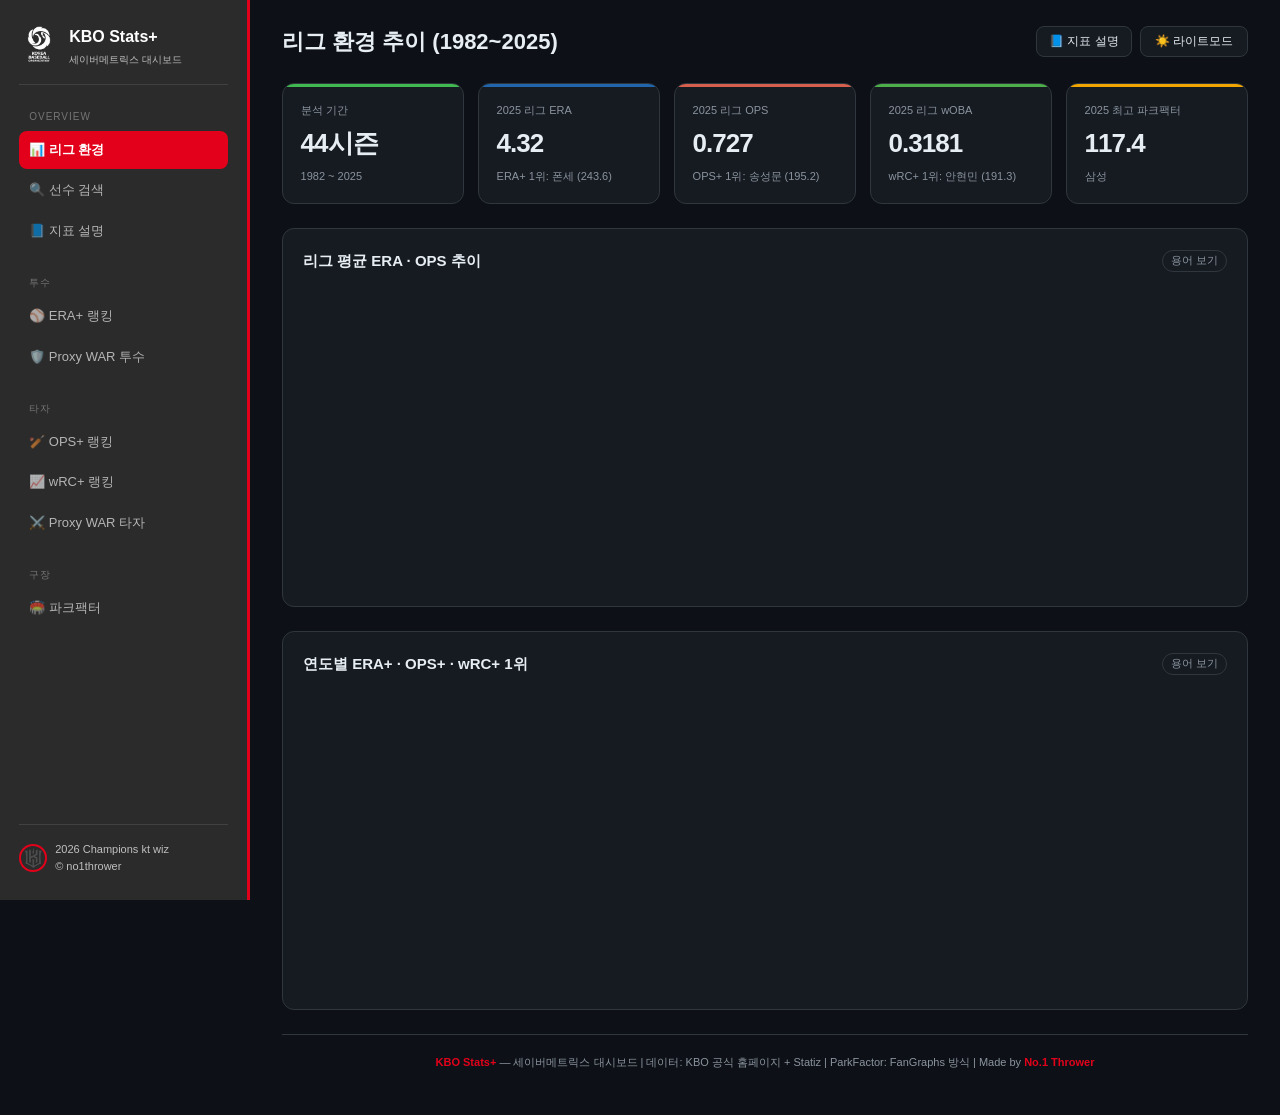
==== index.html @ 7713fe73 "1차 고고" ====
<!DOCTYPE html>
<html lang="ko" data-theme="dark">
<head>
  <meta charset="UTF-8">
  <meta name="viewport" content="width=device-width, initial-scale=1.0">
  <title>KBO Stats+ | 세이버메트릭스 대시보드</title>
  <link href="https://cdn.jsdelivr.net/npm/pretendard@latest/dist/web/static/pretendard.min.css" rel="stylesheet">
  <link href="css/style.css" rel="stylesheet">
</head>
<body>

<div class="app">

  <!-- Sidebar -->
  <aside class="sidebar">
    <div class="s-logo">
      <img src="image/kbo_logo.png" alt="KT">
      <div>
        <h1>KBO Stats+</h1>
        <span>세이버메트릭스 대시보드</span>
      </div>
    </div>

    <nav class="nav-sec">
      <div class="nav-title">Overview</div>
      <a class="nav-item active" data-page="dashboard">📊 리그 환경</a>
      <a class="nav-item" data-page="player">🔍 선수 검색</a>
      <a class="nav-item" data-page="glossary">📘 지표 설명</a>
    </nav>
    <nav class="nav-sec">
      <div class="nav-title">투수</div>
      <a class="nav-item" data-page="era">⚾ ERA+ 랭킹</a>
      <a class="nav-item" data-page="war-pit">🛡️ Proxy WAR 투수</a>
    </nav>
    <nav class="nav-sec">
      <div class="nav-title">타자</div>
      <a class="nav-item" data-page="ops">🏏 OPS+ 랭킹</a>
      <a class="nav-item" data-page="wrc">📈 wRC+ 랭킹</a>
      <a class="nav-item" data-page="war-bat">⚔️ Proxy WAR 타자</a>
    </nav>
    <nav class="nav-sec">
      <div class="nav-title">구장</div>
      <a class="nav-item" data-page="pf">🏟️ 파크팩터</a>
    </nav>

    <div class="s-footer">
      <img src="image/initialsymbol.png" alt="KT Wiz">
      <span>2026 Champions kt wiz<br>&copy; no1thrower</span>
    </div>
  </aside>

  <!-- Main -->
  <main class="main">
    <div class="page-hdr">
      <h2 id="pageTitle">리그 환경 추이 (1982~2025)</h2>
      <div class="hdr-actions">
        <button class="help-btn" type="button" onclick="App.navigateTo('glossary', '지표 설명 가이드')">📘 지표 설명</button>
        <button class="theme-btn" onclick="toggleTheme()">☀️ 라이트모드</button>
      </div>
    </div>

    <!-- Page: Dashboard -->
    <div id="pg-dashboard">
      <div class="cards" id="summaryCards"></div>
      <div class="section">
        <div class="sec-hdr">
          <h3>리그 평균 ERA · OPS 추이</h3>
          <button class="mini-help js-glossary-link" type="button" data-glossary-target="section-league-constants">용어 보기</button>
        </div>
        <div class="chart-box"><canvas id="envChart"></canvas></div>
      </div>
      <div class="section">
        <div class="sec-hdr">
          <h3>연도별 ERA+ · OPS+ · wRC+ 1위</h3>
          <button class="mini-help js-glossary-link" type="button" data-glossary-target="section-normalized">용어 보기</button>
        </div>
        <div class="chart-box"><canvas id="topChart"></canvas></div>
      </div>
    </div>

    <!-- Page: ERA+ -->
    <div id="pg-era" style="display:none;">
      <div class="section" style="position:relative;">
        <div class="sec-hdr">
          <h3>⚾ ERA+ 랭킹</h3>
          <div class="sec-hdr-actions">
            <button class="mini-help js-glossary-link" type="button" data-glossary-target="glossary-eraplus">ERA+ 설명</button>
            <img src="image/ddory_pitching.png" class="mascot" alt="">
          </div>
        </div>
        <div class="filters">
          <label>연도</label><select id="eraYear"></select>
          <label>팀</label><select id="eraTeam"><option value="all">전체</option></select>
        </div>
        <div class="tbl-wrap">
          <table>
            <thead><tr>
              <th>#</th><th>선수명</th><th>팀</th><th>ERA</th>
              <th class="th-help" data-tip="투수가 던진 이닝 수(분수 이닝 포함)" data-link="glossary-ip">IP</th>
              <th class="th-help" data-tip="승리-패전 기록. 팀 득점 지원 영향이 큼" data-link="glossary-w-l">W-L</th>
              <th class="th-help" data-tip="해당 시즌 리그 평균 자책점" data-link="glossary-lgera">리그ERA</th>
              <th class="th-help" data-tip="파크팩터(100 기준). 구장 득점 환경 보정값" data-link="glossary-pf">PF</th>
              <th class="th-help" data-tip="리그/구장 보정 ERA 지표. 100이 평균, 높을수록 우수" data-link="glossary-eraplus">ERA+</th>
            </tr></thead>
            <tbody id="eraTbody"></tbody>
          </table>
        </div>
        <img src="image/mascot_pitcher.png" class="mascot-bg" alt="">
      </div>
    </div>

    <!-- Page: OPS+ -->
    <div id="pg-ops" style="display:none;">
      <div class="section" style="position:relative;">
        <div class="sec-hdr">
          <h3>🏏 OPS+ 랭킹</h3>
          <div class="sec-hdr-actions">
            <button class="mini-help js-glossary-link" type="button" data-glossary-target="glossary-opsplus">OPS+ 설명</button>
            <img src="image/vic_batting.png" class="mascot" alt="">
          </div>
        </div>
        <div class="filters">
          <label>연도</label><select id="opsYear"></select>
          <label>팀</label><select id="opsTeam"><option value="all">전체</option></select>
        </div>
        <div class="tbl-wrap">
          <table>
            <thead><tr>
              <th>#</th><th>선수명</th><th>팀</th><th>AVG</th><th>OBP</th>
              <th>SLG</th>
              <th class="th-help" data-tip="출루율+장타율. 타자 공격력의 간편 종합 지표" data-link="glossary-ops">OPS</th>
              <th>HR</th><th>RBI</th>
              <th class="th-help" data-tip="파크팩터(100 기준). 타자친화/투수친화 구장 보정" data-link="glossary-pf">PF</th>
              <th class="th-help" data-tip="리그/구장 보정 OPS 지표. 100이 평균" data-link="glossary-opsplus">OPS+</th>
            </tr></thead>
            <tbody id="opsTbody"></tbody>
          </table>
        </div>
        <img src="image/vic_batting.png" class="mascot-bg" alt="">
      </div>
    </div>

    <!-- Page: wRC+ -->
    <!-- Page: Player search -->
    <div id="pg-player" style="display:none;">
      <div class="section">
        <div class="sec-hdr"><h3>🔍 선수 검색</h3></div>
        <p class="player-hint">연도별 랭킹(상위 20명)에 포함된 시즌만 표시됩니다. 동명이인은 이름으로 구분하지 않습니다.</p>
        <div class="player-search-row">
          <input type="search" id="playerSearchInput" class="player-search-input" placeholder="선수 이름 입력" autocomplete="off" spellcheck="false">
        </div>
        <ul id="playerSearchResults" class="player-search-results"></ul>
        <div id="playerDetail" style="display:none;">
          <h4 id="playerDetailTitle" class="player-detail-title"></h4>
          <div class="chart-box chart-box--player"><canvas id="playerCareerChart"></canvas></div>
          <div class="tbl-wrap">
            <table>
              <thead><tr>
                <th>연도</th><th>팀</th><th>ERA+</th><th>OPS+</th><th>wRC+</th>
              </tr></thead>
              <tbody id="playerCareerTbody"></tbody>
            </table>
          </div>
        </div>
      </div>
    </div>

    <div id="pg-wrc" style="display:none;">
      <div class="section">
        <div class="sec-hdr">
          <h3>📈 wRC+ 랭킹</h3>
          <button class="mini-help js-glossary-link" type="button" data-glossary-target="glossary-wrcplus">wRC+ 설명</button>
        </div>
        <div class="filters">
          <label>연도</label><select id="wrcYear"></select>
          <label>팀</label><select id="wrcTeam"><option value="all">전체</option></select>
        </div>
        <div class="tbl-wrap">
          <table>
            <thead><tr>
              <th>#</th><th>선수명</th><th>팀</th><th>AVG</th><th>OBP</th>
              <th>SLG</th><th>OPS</th><th>PA</th><th>HR</th><th>RBI</th>
              <th class="th-help" data-tip="타격 이벤트별 득점 가중치를 반영한 출루 지표" data-link="glossary-woba">wOBA</th>
              <th class="th-help" data-tip="리그 평균 대비 타격 기여 런(점수) 규모" data-link="glossary-wraa">wRAA</th>
              <th class="th-help" data-tip="구장 득점 환경 보정값(100 기준)" data-link="glossary-pf">PF</th>
              <th class="th-help" data-tip="현대 표준 타격 종합 지표. 100이 리그 평균" data-link="glossary-wrcplus">wRC+</th>
            </tr></thead>
            <tbody id="wrcTbody"></tbody>
          </table>
        </div>
      </div>
    </div>

    <div id="pg-war-bat" style="display:none;">
      <div class="section">
        <div class="sec-hdr">
          <h3>⚔️ Proxy WAR 타자</h3>
          <button class="mini-help js-glossary-link" type="button" data-glossary-target="section-war">Proxy WAR 설명</button>
        </div>
        <p class="player-hint">Proxy WAR (수비 제외) · UZR/UBR 미포함 근사 WAR</p>
        <div class="filters">
          <label>연도</label><select id="warBatYear"></select>
          <label>팀</label><select id="warBatTeam"><option value="all">전체</option></select>
        </div>
        <div class="tbl-wrap">
          <table>
            <thead><tr>
              <th>#</th><th>선수명</th><th>팀</th>
              <th class="th-help" data-tip="수비 제외 근사 WAR. 대체선수 대비 승리 기여" data-link="glossary-proxywar">Proxy WAR</th>
              <th class="th-help" data-tip="가중 출루율. 타격 질을 반영한 핵심 지표" data-link="glossary-woba">wOBA</th>
              <th class="th-help" data-tip="리그 평균 대비 타격 기여 런(파크 보정 포함)" data-link="glossary-battingruns">Batting Runs</th>
              <th class="th-help" data-tip="도루 성공/실패를 반영한 주루 기여 런" data-link="glossary-wsb">wSB</th>
              <th class="th-help" data-tip="포지션 난이도 차이를 반영한 보정값" data-link="glossary-posadj">Pos Adj</th>
              <th>OPS</th>
            </tr></thead>
            <tbody id="warBatTbody"></tbody>
          </table>
        </div>
      </div>
    </div>

    <div id="pg-war-pit" style="display:none;">
      <div class="section">
        <div class="sec-hdr">
          <h3>🛡️ Proxy WAR 투수</h3>
          <button class="mini-help js-glossary-link" type="button" data-glossary-target="section-war">Proxy WAR 설명</button>
        </div>
        <p class="player-hint">Proxy WAR (수비 제외) · UZR/UBR 미포함 근사 WAR</p>
        <div class="filters">
          <label>연도</label><select id="warPitYear"></select>
          <label>팀</label><select id="warPitTeam"><option value="all">전체</option></select>
        </div>
        <div class="tbl-wrap">
          <table>
            <thead><tr>
              <th>#</th><th>선수명</th><th>팀</th><th>보직</th>
              <th class="th-help" data-tip="RA9 기반 수비 제외 근사 WAR" data-link="glossary-proxywar">Proxy WAR</th>
              <th>ERA</th>
              <th class="th-help" data-tip="9이닝당 실점(비자책 포함). 낮을수록 우수" data-link="glossary-ra9">RA9</th>
              <th class="th-help" data-tip="투구 이닝 수. 분수 이닝 포함" data-link="glossary-ip">IP</th>
              <th class="th-help" data-tip="승리-패전 기록" data-link="glossary-w-l">W-L</th>
            </tr></thead>
            <tbody id="warPitTbody"></tbody>
          </table>
        </div>
      </div>
    </div>

    <!-- Page: Park Factor -->
    <div id="pg-pf" style="display:none;">
      <div class="section">
        <div class="sec-hdr">
          <h3>🏟️ 파크팩터</h3>
          <button class="mini-help js-glossary-link" type="button" data-glossary-target="glossary-pf">PF 설명</button>
        </div>
        <div class="filters">
          <label>연도</label><select id="pfYear"></select>
        </div>
        <div id="pfBars"></div>
      </div>
    </div>

    <div id="pg-glossary" style="display:none;">
      <div class="section">
        <div class="sec-hdr">
          <h3>📘 KBO 지표 설명 가이드</h3>
        </div>
        <p class="player-hint">처음 보는 분도 쉽게 이해할 수 있도록 지표를 분류별로 정리했습니다.</p>
        <div class="glossary-filters">
          <div>
            <label for="categoryFilter">분류 선택</label>
            <select id="categoryFilter">
              <option value="all">전체 보기</option>
              <option value="section-batting">타자 기본 지표</option>
              <option value="section-pitching">투수 기본 지표</option>
              <option value="section-fielding">수비/주루</option>
              <option value="section-sabermetrics">세이버메트릭스 보정</option>
              <option value="section-normalized">정규화 지표(ERA+/OPS+/wRC+)</option>
              <option value="section-war">종합 가치(Proxy WAR)</option>
              <option value="section-parkfactor">구장 효과(파크팩터)</option>
              <option value="section-league-constants">리그 환경 상수</option>
              <option value="section-grades">등급 체계</option>
            </select>
          </div>
          <div>
            <label for="keywordFilter">키워드 검색</label>
            <input id="keywordFilter" type="search" placeholder="예: ERA+, wOBA, 파크팩터">
          </div>
          <button id="resetFilterBtn" class="glossary-reset" type="button">초기화</button>
        </div>
        <div id="filterStatus" class="glossary-status">용어 데이터를 불러오는 중입니다.</div>
      </div>
      <div id="glossaryMount"></div>
    </div>

    <!-- Footer -->
    <footer class="footer">
      <span class="kt">KBO Stats+</span> — 세이버메트릭스 대시보드 |
      데이터: KBO 공식 홈페이지 + Statiz | ParkFactor: FanGraphs 방식 |
      Made by <span class="kt">No.1 Thrower</span>
    </footer>
  </main>

</div>

<!-- Scripts -->
<script src="https://cdnjs.cloudflare.com/ajax/libs/Chart.js/4.4.1/chart.umd.js"></script>
<script src="js/data.js"></script>
<script src="js/tables.js"></script>
<script src="js/charts.js"></script>
<script src="js/app.js"></script>

</body>
</html>
---- css/style.css ----
/* ============================================================
   KBO Stats+ — Color System & Layout
   Perplexity 팔레트 + KT 위즈 브랜딩
   ============================================================ */

/* --- Theme Variables --- */
:root {
  --bg: #F4F6F9;
  --card: #FFFFFF;
  --border: #DDE1E7;
  --text: #1A1D23;
  --text-sub: #5A6275;
  --primary: #1565C0;
  --secondary: #37474F;
  --accent: #D6604D;
  --success: #1A6B3C;
  --warning: #F57F17;

  --kt-red: #E2001A;
  --kt-black: #2B2B2B;
  --kt-silver: #C0C0C0;

  --chart-era: #2166AC;
  --chart-ops: #D6604D;
  --chart-era-bar: #4393C3;
  --chart-ops-bar: #F4A582;
  --chart-wrc: #4DAF4A;
  --chart-fa: #984EA3;

  --grade-elite: #7B2D8B;
  --grade-great: #1A6B3C;
  --grade-above: #1565C0;
  --grade-avg: #5A6275;
  --grade-below: #C62828;
  --grade-opacity: 0.12;

  --pf-hs: #B2182B;
  --pf-hm: #EF8A62;
  --pf-n: #F7F7F7;
  --pf-pm: #67A9CF;
  --pf-ps: #2166AC;

  --radius: 12px;
  --radius-sm: 8px;
}

[data-theme="dark"] {
  --bg: #0D1117;
  --card: #161B22;
  --border: #30363D;
  --text: #E6EDF3;
  --text-sub: #8B949E;
  --primary: #58A6FF;
  --accent: #FF7B6B;
  --success: #3FB950;
  --warning: #F0A500;
  --pf-n: #2D333B;
  --grade-opacity: 0.25;
}

/* --- Reset & Base --- */
* { margin: 0; padding: 0; box-sizing: border-box; }

body {
  font-family: 'Pretendard', -apple-system, sans-serif;
  background: var(--bg);
  color: var(--text);
  line-height: 1.6;
  min-height: 100vh;
}

/* --- App Layout --- */
.app {
  display: grid;
  grid-template-columns: 250px 1fr;
  min-height: 100vh;
}

/* --- Sidebar --- */
.sidebar {
  background: var(--kt-black);
  color: #fff;
  padding: 1.5rem 1.2rem;
  display: flex;
  flex-direction: column;
  gap: 1rem;
  border-right: 3px solid var(--kt-red);
  position: sticky;
  top: 0;
  height: 100vh;
  overflow-y: auto;
}

.s-logo {
  display: flex;
  align-items: center;
  gap: 10px;
  padding-bottom: 1rem;
  border-bottom: 1px solid rgba(255,255,255,.1);
}

.s-logo img { width: 40px; height: 40px; object-fit: contain; }
.s-logo h1 { font-size: 16px; font-weight: 700; }
.s-logo span { font-size: 10px; color: var(--kt-silver); display: block; margin-top: 2px; }

.nav-sec { display: flex; flex-direction: column; gap: 2px; }
.nav-title {
  font-size: 10px;
  text-transform: uppercase;
  color: rgba(255,255,255,.35);
  letter-spacing: 1px;
  margin: 8px 0 4px 10px;
}

.nav-item {
  display: flex;
  align-items: center;
  gap: 8px;
  padding: 9px 10px;
  border-radius: var(--radius-sm);
  cursor: pointer;
  font-size: 13px;
  color: rgba(255,255,255,.65);
  text-decoration: none;
  transition: all .15s;
}

.nav-item:hover { background: rgba(255,255,255,.08); color: #fff; }
.nav-item.active { background: var(--kt-red); color: #fff; font-weight: 600; }

.s-footer {
  margin-top: auto;
  padding-top: 1rem;
  border-top: 1px solid rgba(255,255,255,.1);
  display: flex;
  align-items: center;
  gap: 8px;
}

.s-footer img { width: 28px; height: 28px; border-radius: 50%; border: 2px solid var(--kt-red); }
.s-footer span { font-size: 11px; color: var(--kt-silver); }

/* --- Main Content --- */
.main { padding: 1.5rem 2rem; overflow-y: auto; }

.page-hdr {
  display: flex;
  align-items: center;
  justify-content: space-between;
  margin-bottom: 1.5rem;
}

.hdr-actions {
  display: flex;
  align-items: center;
  gap: 8px;
}

.page-hdr h2 { font-size: 22px; font-weight: 700; }

.help-btn {
  display: inline-flex;
  align-items: center;
  gap: 4px;
  background: var(--card);
  border: 1px solid var(--border);
  border-radius: var(--radius-sm);
  padding: 6px 12px;
  font-size: 12px;
  color: var(--text);
  text-decoration: none;
  font-family: inherit;
  cursor: pointer;
}

.help-btn:hover {
  border-color: var(--primary);
  color: var(--primary);
}

.theme-btn {
  background: var(--card);
  border: 1px solid var(--border);
  border-radius: var(--radius-sm);
  padding: 6px 14px;
  cursor: pointer;
  color: var(--text);
  font-size: 12px;
  font-family: inherit;
  transition: all .15s;
}

.theme-btn:hover { border-color: var(--primary); }

/* --- Summary Cards --- */
.cards {
  display: grid;
  grid-template-columns: repeat(auto-fit, minmax(150px, 1fr));
  gap: 14px;
  margin-bottom: 1.5rem;
}

.card {
  background: var(--card);
  border: 1px solid var(--border);
  border-radius: var(--radius);
  padding: 1.1rem;
  position: relative;
  overflow: hidden;
}

.card::before {
  content: '';
  position: absolute;
  top: 0; left: 0; right: 0;
  height: 3px;
}

.card.c1::before { background: var(--chart-era); }
.card.c2::before { background: var(--chart-ops); }
.card.c3::before { background: var(--warning); }
.card.c4::before { background: var(--success); }
.card.c5::before { background: var(--chart-wrc); }

.card .lb { font-size: 11px; color: var(--text-sub); margin-bottom: 4px; }
.card .val { font-size: 26px; font-weight: 700; letter-spacing: -1px; }
.card .sub { font-size: 11px; color: var(--text-sub); margin-top: 3px; }

/* --- Sections --- */
.section {
  background: var(--card);
  border: 1px solid var(--border);
  border-radius: var(--radius);
  padding: 1.25rem;
  margin-bottom: 1.5rem;
  position: relative;
}

.sec-hdr {
  display: flex;
  align-items: center;
  justify-content: space-between;
  margin-bottom: .8rem;
}

.sec-hdr h3 { font-size: 15px; font-weight: 600; }
.sec-hdr .mascot { width: 44px; height: 44px; object-fit: contain; }
.sec-hdr-actions {
  display: inline-flex;
  align-items: center;
  gap: 10px;
}

.mini-help {
  display: inline-flex;
  align-items: center;
  padding: 2px 8px;
  border-radius: 999px;
  border: 1px solid var(--border);
  color: var(--text-sub);
  text-decoration: none;
  font-size: 11px;
  line-height: 1.4;
  background: transparent;
  font-family: inherit;
  cursor: pointer;
}

.mini-help:hover {
  color: var(--primary);
  border-color: var(--primary);
}

/* --- Filters --- */
.filters {
  display: flex;
  align-items: center;
  gap: 10px;
  margin-bottom: 1rem;
  flex-wrap: wrap;
}

.filters label { font-size: 12px; color: var(--text-sub); }

.filters select {
  padding: 6px 10px;
  border: 1px solid var(--border);
  border-radius: var(--radius-sm);
  background: var(--card);
  color: var(--text);
  font-size: 12px;
  font-family: inherit;
}

/* --- Tables --- */
.tbl-wrap { overflow-x: auto; max-height: 600px; overflow-y: auto; }

table { width: 100%; border-collapse: collapse; font-size: 12px; }

th {
  background: var(--secondary);
  color: #fff;
  padding: 8px 10px;
  text-align: center;
  font-weight: 600;
  font-size: 11px;
  position: sticky;
  top: 0;
  z-index: 1;
}

th.th-help {
  position: sticky;
  cursor: help;
  text-decoration: underline dotted rgba(255,255,255,.5);
  text-underline-offset: 3px;
}

th.th-help:focus-visible {
  outline: 2px solid var(--primary);
  outline-offset: -2px;
}

th.th-help::after {
  content: attr(data-tip);
  position: absolute;
  left: 50%;
  top: calc(100% + 6px);
  transform: translateX(-50%);
  min-width: 160px;
  max-width: 280px;
  padding: 7px 9px;
  border-radius: 8px;
  background: rgba(17, 24, 39, 0.96);
  color: #fff;
  font-size: 11px;
  line-height: 1.4;
  text-transform: none;
  letter-spacing: 0;
  white-space: normal;
  pointer-events: none;
  opacity: 0;
  transition: opacity .12s ease;
  z-index: 3;
}

th.th-help:hover::after {
  opacity: 1;
}

td {
  padding: 6px 10px;
  text-align: center;
  border-bottom: 1px solid var(--border);
}

tbody tr:hover { background: rgba(21,101,192,.04); }
[data-theme="dark"] tbody tr:hover { background: rgba(88,166,255,.06); }

/* --- Grade Badges --- */
.badge {
  display: inline-block;
  padding: 2px 8px;
  border-radius: 16px;
  font-weight: 600;
  font-size: 11px;
}

.g-el { background: rgba(123,45,139, var(--grade-opacity)); color: var(--grade-elite); }
.g-gr { background: rgba(26,107,60, var(--grade-opacity)); color: var(--grade-great); }
.g-ab { background: rgba(21,101,192, var(--grade-opacity)); color: var(--grade-above); }
.g-av { background: rgba(90,98,117, var(--grade-opacity)); color: var(--grade-avg); }
.g-bl { background: rgba(198,40,40, var(--grade-opacity)); color: var(--grade-below); }

/* --- Charts --- */
.chart-box { width: 100%; height: 300px; position: relative; }
.chart-box--player { height: 320px; }

/* --- 선수 검색 --- */
.player-hint {
  font-size: 12px;
  color: var(--text-sub);
  margin-bottom: 10px;
  line-height: 1.5;
}
.player-search-row { margin-bottom: 8px; }
.player-search-input {
  width: 100%;
  max-width: 360px;
  padding: 10px 12px;
  border: 1px solid var(--border);
  border-radius: var(--radius-sm);
  background: var(--card);
  color: var(--text);
  font-size: 14px;
}
.player-search-input:focus {
  outline: none;
  border-color: var(--primary);
}
.player-search-results {
  list-style: none;
  margin: 0 0 12px;
  padding: 0;
  max-height: 220px;
  overflow-y: auto;
  border: 1px solid var(--border);
  border-radius: var(--radius-sm);
  background: var(--card);
}
.player-search-results li { border-bottom: 1px solid var(--border); }
.player-search-results li:last-child { border-bottom: none; }
.player-hit {
  display: block;
  width: 100%;
  text-align: left;
  padding: 8px 12px;
  border: none;
  background: transparent;
  color: var(--text);
  font: inherit;
  cursor: pointer;
}
.player-hit:hover { background: rgba(21, 101, 192, 0.06); }
[data-theme="dark"] .player-hit:hover { background: rgba(88, 166, 255, 0.1); }
.player-detail-title {
  font-size: 15px;
  font-weight: 700;
  margin: 16px 0 10px;
}

/* --- Glossary (in-app) --- */
.glossary-filters {
  display: grid;
  grid-template-columns: 1fr 1fr auto;
  gap: 10px;
  margin-top: 8px;
}

.glossary-filters label {
  display: block;
  font-size: 12px;
  margin-bottom: 4px;
  color: var(--text-sub);
}

.glossary-filters select,
.glossary-filters input {
  width: 100%;
  padding: 8px 10px;
  border: 1px solid var(--border);
  border-radius: var(--radius-sm);
  background: var(--card);
  color: var(--text);
  font-family: inherit;
  font-size: 13px;
}

.glossary-reset {
  align-self: end;
  padding: 8px 12px;
  border: 1px solid var(--border);
  border-radius: var(--radius-sm);
  background: var(--card);
  color: var(--text);
  cursor: pointer;
  font-size: 12px;
}

.glossary-status {
  margin-top: 10px;
  font-size: 12px;
  color: var(--text-sub);
}

#glossaryMount .stat-glossary-section {
  background: var(--card);
  border: 1px solid var(--border);
  border-radius: var(--radius);
  padding: 1.1rem 1.2rem;
  margin-bottom: 1rem;
}

#glossaryMount .stat-section-title {
  font-size: 17px;
  margin: 0 0 12px;
  border-bottom: 1px solid var(--border);
  padding-bottom: 8px;
}

#glossaryMount .stat-glossary-item {
  padding: 10px 0;
  border-bottom: 1px dashed var(--border);
}

#glossaryMount .stat-glossary-item:last-child {
  border-bottom: none;
}

#glossaryMount .stat-glossary-item h4 {
  font-size: 15px;
  margin-bottom: 4px;
}

#glossaryMount .stat-summary {
  font-size: 13px;
  font-weight: 600;
}

#glossaryMount .stat-detail {
  font-size: 13px;
  color: var(--text-sub);
}

#glossaryMount .stat-formula code {
  background: rgba(21,101,192,.08);
  color: var(--text);
  padding: 2px 6px;
  border-radius: 6px;
}

/* --- Mascot Decorations --- */
.mascot-bg {
  position: absolute;
  bottom: .5rem;
  right: .5rem;
  width: 100px;
  opacity: .12;
  pointer-events: none;
  z-index: 0;
}

/* --- Park Factor Bars --- */
.pf-row { display: flex; align-items: center; gap: 6px; margin: 3px 0; font-size: 12px; }
.pf-name { min-width: 60px; text-align: right; font-weight: 500; }
.pf-bar { height: 18px; border-radius: 3px; transition: width .3s; }
.pf-val { min-width: 36px; font-weight: 600; }
.pf-center { width: 1px; background: var(--text-sub); opacity: .3; }

/* --- Footer --- */
.footer {
  padding: 1.2rem;
  text-align: center;
  font-size: 11px;
  color: var(--text-sub);
  border-top: 1px solid var(--border);
}

.footer .kt { color: var(--kt-red); font-weight: 600; }

/* --- Responsive --- */
@media (max-width: 768px) {
  .app { grid-template-columns: 1fr; }
  .sidebar { display: none; }
  .cards { grid-template-columns: repeat(2, minmax(0, 1fr)); }
  .glossary-filters { grid-template-columns: 1fr; }
}
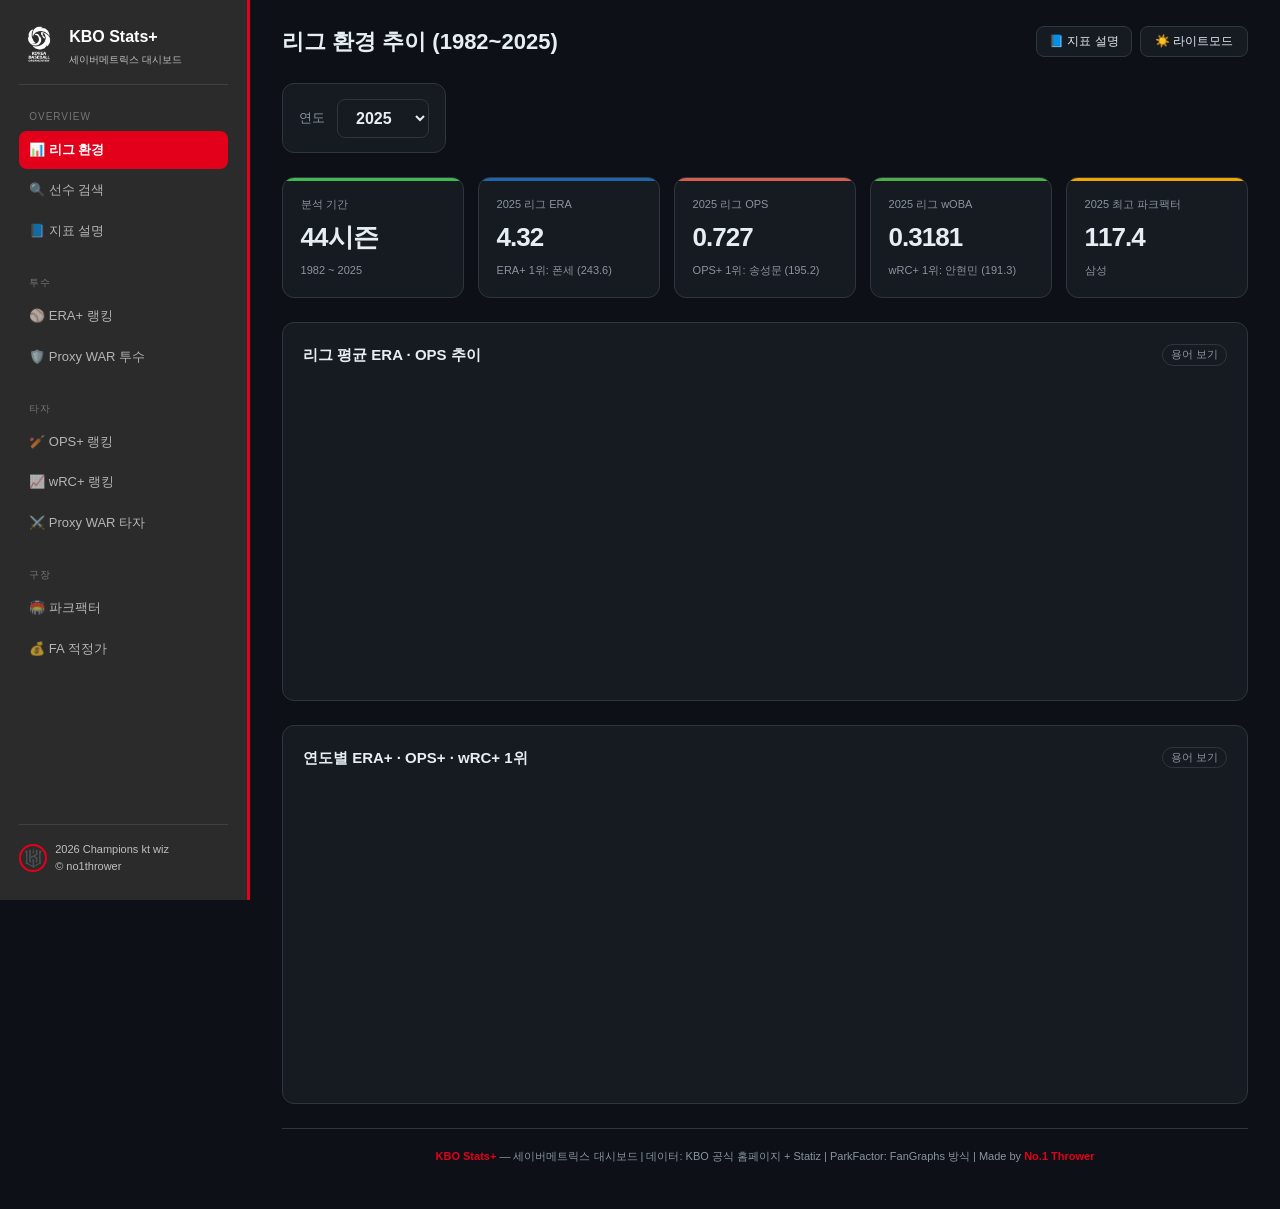
==== commit 706d1e3f: "1차수정" ====
--- a/index.html
+++ b/index.html
@@ -4,6 +4,7 @@
   <meta charset="UTF-8">
   <meta name="viewport" content="width=device-width, initial-scale=1.0">
   <title>KBO Stats+ | 세이버메트릭스 대시보드</title>
+  <link rel="icon" type="image/png" href="image/initialsymbol.png">
   <link href="https://cdn.jsdelivr.net/npm/pretendard@latest/dist/web/static/pretendard.min.css" rel="stylesheet">
   <link href="css/style.css" rel="stylesheet">
 </head>
@@ -41,6 +42,7 @@
     <nav class="nav-sec">
       <div class="nav-title">구장</div>
       <a class="nav-item" data-page="pf">🏟️ 파크팩터</a>
+      <a class="nav-item" data-page="fa">💰 FA 적정가</a>
     </nav>
 
     <div class="s-footer">
@@ -61,6 +63,11 @@
 
     <!-- Page: Dashboard -->
     <div id="pg-dashboard">
+      <div class="section section--dashboard-year">
+        <div class="filters filters--dashboard-year">
+          <label>연도</label><select id="dashboardYear"></select>
+        </div>
+      </div>
       <div class="cards" id="summaryCards"></div>
       <div class="section">
         <div class="sec-hdr">
@@ -257,6 +264,31 @@
           <label>연도</label><select id="pfYear"></select>
         </div>
         <div id="pfBars"></div>
+      </div>
+    </div>
+
+    <div id="pg-fa" style="display:none;">
+      <div class="section">
+        <div class="sec-hdr">
+          <h3>💰 FA 적정가</h3>
+          <button class="mini-help js-glossary-link" type="button" data-glossary-target="section-war">WAR 설명</button>
+        </div>
+        <p class="player-hint">FA 계약 데이터 기반 추정치입니다. (선수명 검색 + 연도 선택)</p>
+        <div class="filters">
+          <label>연도</label><select id="faYear"></select>
+          <label>선수명</label><input id="faSearch" type="search" placeholder="예: 강백호">
+        </div>
+        <div class="tbl-wrap">
+          <table>
+            <thead><tr>
+              <th>#</th><th>선수명</th><th>포지션</th><th>유형</th>
+              <th>원소속</th><th>이적팀</th><th>기간</th><th>총액(억)</th>
+              <th class="th-help" data-tip="FA시즌·직전시즌·커리어 평균을 가중합한 WAR" data-link="section-war">가중 WAR</th>
+              <th>등급</th><th>적정 연봉 Low/Mid/High (억/년)</th>
+            </tr></thead>
+            <tbody id="faTbody"></tbody>
+          </table>
+        </div>
       </div>
     </div>
 
--- a/css/style.css
+++ b/css/style.css
@@ -290,6 +290,29 @@
   color: var(--text);
   font-size: 12px;
   font-family: inherit;
+}
+
+/* 리그 환경 페이지 연도 선택 박스 가독성 강화 */
+.section--dashboard-year {
+  display: inline-block;
+  width: auto;
+  padding: 0.9rem 1rem;
+}
+
+.filters--dashboard-year {
+  margin-bottom: 0;
+  gap: 12px;
+}
+
+.filters--dashboard-year label {
+  font-size: 13px;
+}
+
+.filters--dashboard-year select {
+  min-width: 92px;
+  padding: 9px 14px;
+  font-size: 16px;
+  font-weight: 600;
 }
 
 /* --- Tables --- */
